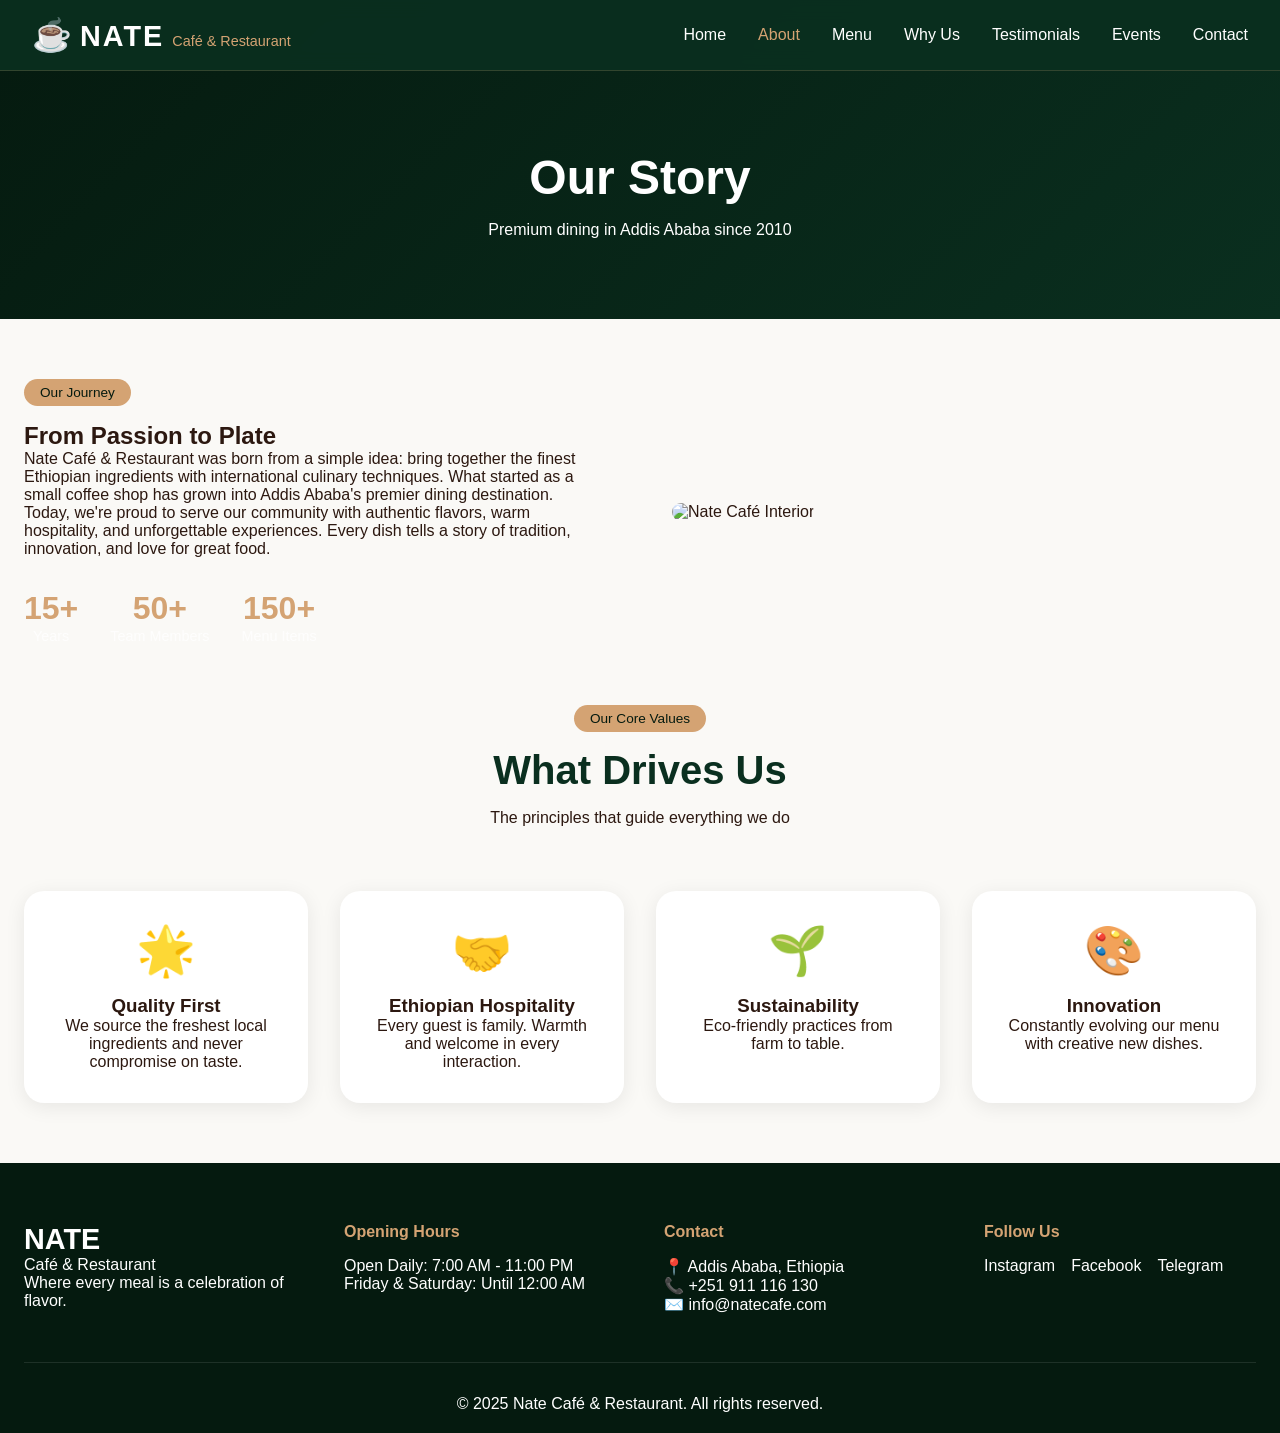
==== about.html @ 7405164e "Create about.html" ====
<!DOCTYPE html>
<html lang="en">
<head>
    <meta charset="UTF-8">
    <meta name="viewport" content="width=device-width, initial-scale=1.0">
    <title>About Us | Nate Café & Restaurant - Our Story in Addis Ababa</title>
    <meta name="description" content="Discover the story behind Nate Café & Restaurant in Addis Ababa. Premium dining with Ethiopian hospitality since 2010.">
    <link rel="stylesheet" href="css/style.css">
    <link rel="stylesheet" href="css/responsive.css">
</head>
<body>
    <nav class="navbar">
        <div class="nav-container">
            <div class="logo">
                <span class="logo-icon">☕</span>
                <span class="logo-text">NATE</span>
                <span class="logo-suffix">Café & Restaurant</span>
            </div>
            <button class="mobile-menu-btn" aria-label="Menu">☰</button>
            <ul class="nav-menu">
                <li><a href="index.html">Home</a></li>
                <li><a href="about.html" class="active">About</a></li>
                <li><a href="menu.html">Menu</a></li>
                <li><a href="why-us.html">Why Us</a></li>
                <li><a href="testimonials.html">Testimonials</a></li>
                <li><a href="events.html">Events</a></li>
                <li><a href="contact.html">Contact</a></li>
            </ul>
        </div>
    </nav>

    <section class="page-hero">
        <div class="container">
            <h1>Our Story</h1>
            <p>Premium dining in Addis Ababa since 2010</p>
        </div>
    </section>

    <section class="story-section">
        <div class="container">
            <div class="story-grid">
                <div class="story-content">
                    <span class="section-badge">Our Journey</span>
                    <h2>From Passion to Plate</h2>
                    <p>Nate Café & Restaurant was born from a simple idea: bring together the finest Ethiopian ingredients with international culinary techniques. What started as a small coffee shop has grown into Addis Ababa's premier dining destination.</p>
                    <p>Today, we're proud to serve our community with authentic flavors, warm hospitality, and unforgettable experiences. Every dish tells a story of tradition, innovation, and love for great food.</p>
                    <div class="story-stats">
                        <div class="stat-item"><span class="stat-number">15+</span><span class="stat-label">Years</span></div>
                        <div class="stat-item"><span class="stat-number">50+</span><span class="stat-label">Team Members</span></div>
                        <div class="stat-item"><span class="stat-number">150+</span><span class="stat-label">Menu Items</span></div>
                    </div>
                </div>
                <div class="story-image">
                    <div class="image-frame">
                        <img src="https://placehold.co/600x400/1a4a2a/ffffff?text=Nate+Cafe+Interior" alt="Nate Café Interior" loading="lazy" style="width:100%; border-radius:20px;">
                    </div>
                </div>
            </div>
        </div>
    </section>

    <section class="values-section">
        <div class="container">
            <div class="section-header">
                <span class="section-badge">Our Core Values</span>
                <h2>What Drives Us</h2>
                <p>The principles that guide everything we do</p>
            </div>
            <div class="values-grid">
                <div class="value-card"><div class="value-icon">🌟</div><h3>Quality First</h3><p>We source the freshest local ingredients and never compromise on taste.</p></div>
                <div class="value-card"><div class="value-icon">🤝</div><h3>Ethiopian Hospitality</h3><p>Every guest is family. Warmth and welcome in every interaction.</p></div>
                <div class="value-card"><div class="value-icon">🌱</div><h3>Sustainability</h3><p>Eco-friendly practices from farm to table.</p></div>
                <div class="value-card"><div class="value-icon">🎨</div><h3>Innovation</h3><p>Constantly evolving our menu with creative new dishes.</p></div>
            </div>
        </div>
    </section>

    <footer class="footer">
        <div class="container">
            <div class="footer-grid">
                <div class="footer-info"><h3>NATE</h3><p>Café & Restaurant</p><p>Where every meal is a celebration of flavor.</p></div>
                <div class="footer-hours"><h4>Opening Hours</h4><p>Open Daily: 7:00 AM - 11:00 PM</p><p>Friday & Saturday: Until 12:00 AM</p></div>
                <div class="footer-contact"><h4>Contact</h4><p>📍 Addis Ababa, Ethiopia</p><p>📞 +251 911 116 130</p><p>✉️ info@natecafe.com</p></div>
                <div class="footer-social"><h4>Follow Us</h4><div class="social-links"><a href="#">Instagram</a><a href="#">Facebook</a><a href="#">Telegram</a></div></div>
            </div>
            <div class="footer-bottom"><p>&copy; 2025 Nate Café & Restaurant. All rights reserved.</p></div>
        </div>
    </footer>

    <script src="js/main.js"></script>
    <style>
        .story-grid { display: grid; grid-template-columns: 1fr 1fr; gap: 4rem; align-items: center; padding: 60px 0; }
        .story-stats { display: flex; gap: 2rem; margin-top: 2rem; }
        .stat-item { text-align: center; }
        .stat-item .stat-number { font-size: 2rem; font-weight: bold; color: var(--accent-gold); display: block; }
        .values-grid { display: grid; grid-template-columns: repeat(auto-fit, minmax(250px, 1fr)); gap: 2rem; margin: 60px 0; }
        .value-card { text-align: center; padding: 2rem; background: white; border-radius: 20px; box-shadow: 0 4px 20px rgba(0,0,0,0.08); }
        .value-icon { font-size: 3rem; margin-bottom: 1rem; }
        @media (max-width: 768px) { .story-grid { grid-template-columns: 1fr; gap: 2rem; } .story-stats { justify-content: center; } }
    </style>
</body>
</html>
---- css/style.css ----
:root {
    --primary-green: #0a2f1f;
    --primary-green-light: #1a4a2a;
    --primary-green-dark: #051a0f;
    --accent-gold: #d4a373;
    --accent-gold-light: #e8c99b;
    --text-light: #ffffff;
    --text-dark: #2c1810;
    --bg-light: #faf9f6;
    --transition: all 0.3s ease;
}

* { margin: 0; padding: 0; box-sizing: border-box; }

body { font-family: -apple-system, BlinkMacSystemFont, 'Segoe UI', Roboto, sans-serif; background: var(--bg-light); color: var(--text-dark); overflow-x: hidden; }

.container { max-width: 1280px; margin: 0 auto; padding: 0 24px; }

/* Navigation */
.navbar { position: fixed; top: 0; width: 100%; background: rgba(10, 47, 31, 0.95); backdrop-filter: blur(10px); z-index: 1000; border-bottom: 1px solid rgba(212, 163, 115, 0.2); }
.nav-container { display: flex; justify-content: space-between; align-items: center; padding: 1rem 2rem; max-width: 1400px; margin: 0 auto; }
.logo { display: flex; align-items: baseline; gap: 8px; }
.logo-icon { font-size: 2rem; }
.logo-text { font-size: 1.8rem; font-weight: bold; color: var(--text-light); letter-spacing: 2px; }
.logo-suffix { font-size: 0.9rem; color: var(--accent-gold); }
.nav-menu { display: flex; list-style: none; gap: 2rem; }
.nav-menu a { color: var(--text-light); text-decoration: none; font-weight: 500; transition: var(--transition); }
.nav-menu a:hover, .nav-menu a.active { color: var(--accent-gold); }
.mobile-menu-btn { display: none; background: none; border: none; color: white; font-size: 1.5rem; cursor: pointer; }

/* Hero */
.hero { position: relative; min-height: 100vh; background: linear-gradient(135deg, var(--primary-green-dark), var(--primary-green), var(--primary-green-light)); display: flex; align-items: center; text-align: center; overflow: hidden; }
.hero-overlay { position: absolute; top: 0; left: 0; right: 0; bottom: 0; background: radial-gradient(circle at 30% 50%, rgba(212, 163, 115, 0.1), transparent 70%); }
.hero-content { position: relative; z-index: 2; max-width: 800px; margin: 0 auto; padding: 120px 24px; }
.hero-badge { display: inline-block; padding: 8px 20px; background: rgba(212, 163, 115, 0.2); border: 1px solid var(--accent-gold); border-radius: 50px; color: var(--accent-gold); margin-bottom: 2rem; }
.hero-title { font-size: 5rem; color: var(--text-light); letter-spacing: 8px; margin-bottom: 1rem; }
.hero-subtitle { font-size: 1.5rem; color: var(--accent-gold); margin-bottom: 1.5rem; }
.hero-description { font-size: 1.2rem; color: var(--text-light); opacity: 0.9; margin-bottom: 2rem; }
.hero-buttons { display: flex; gap: 1rem; justify-content: center; margin-bottom: 3rem; }
.btn-primary, .btn-secondary { padding: 12px 32px; border-radius: 50px; text-decoration: none; font-weight: 600; transition: var(--transition); display: inline-block; }
.btn-primary { background: var(--accent-gold); color: var(--primary-green-dark); }
.btn-primary:hover { background: var(--accent-gold-light); transform: translateY(-2px); }
.btn-secondary { background: transparent; color: var(--text-light); border: 2px solid var(--accent-gold); }
.btn-secondary:hover { background: var(--accent-gold); color: var(--primary-green-dark); }
.hero-stats { display: flex; justify-content: center; gap: 3rem; }
.stat { text-align: center; }
.stat-number { display: block; font-size: 1.5rem; font-weight: bold; color: var(--accent-gold); }
.stat-label { font-size: 0.9rem; color: var(--text-light); opacity: 0.8; }

/* Sections */
.section-header { text-align: center; margin-bottom: 4rem; }
.section-badge { display: inline-block; padding: 6px 16px; background: var(--accent-gold); color: var(--primary-green-dark); border-radius: 50px; font-size: 0.85rem; margin-bottom: 1rem; }
.section-header h2 { font-size: 2.5rem; color: var(--primary-green); margin-bottom: 1rem; }
.features, .signature-dishes { padding: 80px 0; }
.features-grid, .dishes-grid, .menu-grid { display: grid; grid-template-columns: repeat(auto-fit, minmax(320px, 1fr)); gap: 2rem; }
.feature-card, .menu-card { background: white; padding: 2rem; border-radius: 20px; text-align: center; transition: var(--transition); box-shadow: 0 4px 20px rgba(0,0,0,0.08); }
.feature-card:hover, .menu-card:hover { transform: translateY(-5px); box-shadow: 0 8px 30px rgba(0,0,0,0.12); }
.feature-icon { font-size: 3rem; margin-bottom: 1rem; }
.menu-image { width: 100%; height: 200px; overflow: hidden; border-radius: 12px; margin-bottom: 1rem; }
.menu-image img { width: 100%; height: 100%; object-fit: cover; }
.menu-header { display: flex; justify-content: space-between; align-items: baseline; margin-bottom: 0.5rem; }
.price { font-size: 1.2rem; font-weight: bold; color: var(--accent-gold); }
.category { display: inline-block; background: #f0f0f0; padding: 4px 12px; border-radius: 20px; font-size: 0.85rem; margin-top: 0.5rem; }

/* Page Hero */
.page-hero { background: linear-gradient(135deg, var(--primary-green-dark), var(--primary-green)); padding: 150px 0 80px; text-align: center; color: white; }
.page-hero h1 { font-size: 3rem; margin-bottom: 1rem; }

/* Menu Filters */
.menu-filters { display: flex; flex-wrap: wrap; justify-content: center; gap: 1rem; margin-bottom: 3rem; }
.filter-btn { padding: 10px 24px; background: white; border: 2px solid var(--primary-green); border-radius: 50px; cursor: pointer; transition: var(--transition); font-weight: 600; }
.filter-btn:hover, .filter-btn.active { background: var(--primary-green); color: white; }

/* Footer */
.footer { background: var(--primary-green-dark); color: var(--text-light); padding: 60px 0 20px; }
.footer-grid { display: grid; grid-template-columns: repeat(auto-fit, minmax(250px, 1fr)); gap: 3rem; margin-bottom: 3rem; }
.footer-info h3 { font-size: 1.8rem; }
.footer-hours h4, .footer-contact h4, .footer-social h4 { color: var(--accent-gold); margin-bottom: 1rem; }
.social-links { display: flex; gap: 1rem; }
.social-links a { color: var(--text-light); text-decoration: none; }
.footer-bottom { text-align: center; padding-top: 2rem; border-top: 1px solid rgba(255,255,255,0.1); }

.text-center { text-align: center; }
.loading-spinner { text-align: center; padding: 40px; }

@media (max-width: 768px) {
    .mobile-menu-btn { display: block; }
    .nav-menu { position: fixed; left: -100%; top: 70px; flex-direction: column; background: var(--primary-green); width: 100%; text-align: center; transition: 0.3s; padding: 2rem 0; }
    .nav-menu.active { left: 0; }
    .hero-title { font-size: 2.5rem; }
    .hero-buttons { flex-direction: column; align-items: center; }
    .hero-stats { flex-direction: column; gap: 1.5rem; }
    .section-header h2 { font-size: 2rem; }
    .features-grid, .dishes-grid, .menu-grid { grid-template-columns: 1fr; }
    .menu-filters { gap: 0.5rem; }
    .filter-btn { padding: 6px 12px; font-size: 0.8rem; }
}
---- css/responsive.css ----
@media (max-width: 768px) {
    .container { padding: 0 16px; }
    .nav-container { padding: 0.75rem 1rem; }
    .logo-text { font-size: 1.2rem; }
    .logo-suffix { display: none; }
    .hero-content { padding: 100px 16px; }
    .hero-title { font-size: 2.5rem; letter-spacing: 4px; }
    .hero-subtitle { font-size: 1.1rem; }
    .hero-description { font-size: 0.95rem; }
    .hero-stats { gap: 1.5rem; }
    .btn-primary, .btn-secondary { padding: 10px 24px; font-size: 0.9rem; }
    .section-header h2 { font-size: 1.8rem; }
    .page-hero { padding: 120px 0 60px; }
    .page-hero h1 { font-size: 2rem; }
    .menu-filters { gap: 0.5rem; }
    .filter-btn { padding: 6px 12px; font-size: 0.75rem; }
    .footer-grid { grid-template-columns: 1fr; text-align: center; gap: 1.5rem; }
    .social-links { justify-content: center; }
}

@media (min-width: 769px) and (max-width: 1024px) {
    .features-grid, .dishes-grid, .menu-grid { grid-template-columns: repeat(2, 1fr); }
}
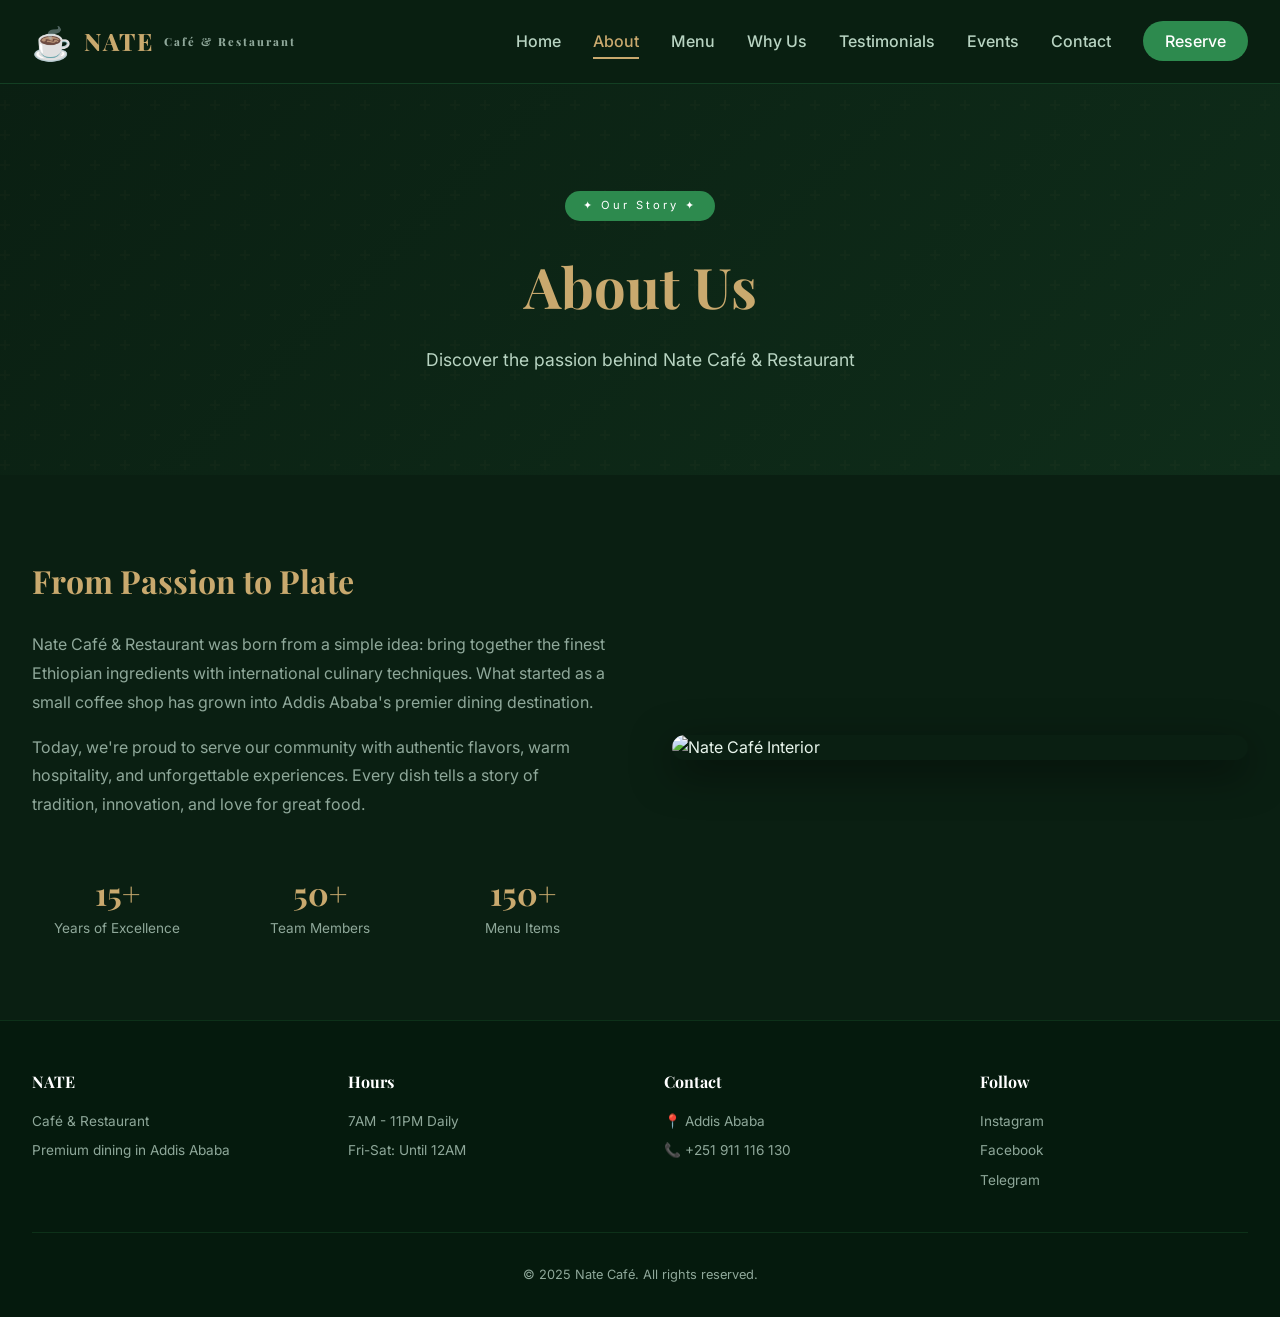
==== commit 3b36897e: "Update about.html" ====
--- a/about.html
+++ b/about.html
@@ -3,21 +3,312 @@
 <head>
     <meta charset="UTF-8">
     <meta name="viewport" content="width=device-width, initial-scale=1.0">
-    <title>About Us | Nate Café & Restaurant - Our Story in Addis Ababa</title>
-    <meta name="description" content="Discover the story behind Nate Café & Restaurant in Addis Ababa. Premium dining with Ethiopian hospitality since 2010.">
-    <link rel="stylesheet" href="css/style.css">
-    <link rel="stylesheet" href="css/responsive.css">
+    <title>About Us | Nate Café & Restaurant</title>
+    <link href="https://fonts.googleapis.com/css2?family=Inter:opsz,wght@14..32,300;400;500;600;700;800&family=Playfair+Display:ital,wght@0,400;0,500;0,600;0,700;0,800;0,900;1,400&display=swap" rel="stylesheet">
+    <link rel="stylesheet" href="https://cdnjs.cloudflare.com/ajax/libs/font-awesome/6.5.1/css/all.min.css">
+    <style>
+        :root {
+            --green: #2D8A4E;
+            --green-dark: #1B6B34;
+            --green-light: #4CAF6E;
+            --green-bg: #0A1F12;
+            --green-card: #0F2D1A;
+            --green-surface: #0A2A16;
+            --gold: #C9A96E;
+            --gold-dark: #B8933F;
+            --gold-light: #E8D5A3;
+            --white: #FFFFFF;
+            --gray: #8FA89A;
+            --gray-light: #B8D4C2;
+            --radius-lg: 24px;
+            --shadow-lg: 0 12px 40px rgba(0,0,0,0.5);
+            --transition: 0.3s cubic-bezier(0.4,0,0.2,1);
+        }
+        
+        * { margin: 0; padding: 0; box-sizing: border-box; }
+        
+        body {
+            font-family: 'Inter', sans-serif;
+            background: var(--green-bg);
+            color: #E8F5EC;
+            line-height: 1.6;
+        }
+        
+        /* ===== NAVIGATION (Same as index) ===== */
+        .navbar {
+            background: rgba(10,31,18,0.97);
+            backdrop-filter: blur(25px);
+            border-bottom: 1px solid rgba(45,138,78,0.3);
+            position: fixed;
+            top: 0;
+            width: 100%;
+            z-index: 1000;
+        }
+        
+        .nav-container {
+            max-width: 1400px;
+            margin: 0 auto;
+            padding: 1rem 2rem;
+            display: flex;
+            justify-content: space-between;
+            align-items: center;
+        }
+        
+        .logo {
+            font-weight: 800;
+            font-size: 1.5rem;
+            letter-spacing: 2px;
+            color: var(--gold);
+            font-family: 'Playfair Display', serif;
+            text-decoration: none;
+            display: flex;
+            align-items: center;
+            gap: 10px;
+        }
+        
+        .logo-icon { font-size: 2rem; }
+        .logo-suffix { font-size: 0.7rem; color: var(--gray); }
+        
+        .nav-menu {
+            display: flex;
+            list-style: none;
+            gap: 2rem;
+            align-items: center;
+        }
+        
+        .nav-menu a {
+            text-decoration: none;
+            font-weight: 500;
+            color: var(--gray-light);
+            transition: var(--transition);
+            position: relative;
+        }
+        
+        .nav-menu a::after {
+            content: '';
+            position: absolute;
+            bottom: -8px;
+            left: 0;
+            width: 0;
+            height: 2px;
+            background: var(--gold);
+            transition: var(--transition);
+        }
+        
+        .nav-menu a:hover::after,
+        .nav-menu a.active::after { width: 100%; }
+        
+        .nav-menu a:hover,
+        .nav-menu a.active { color: var(--gold); }
+        
+        .nav-cta {
+            background: var(--green);
+            color: #fff !important;
+            padding: 10px 22px !important;
+            border-radius: 50px !important;
+        }
+        
+        .mobile-menu-btn {
+            display: none;
+            background: none;
+            border: none;
+            font-size: 1.8rem;
+            color: var(--gold);
+            cursor: pointer;
+        }
+        
+        /* ===== PAGE HERO ===== */
+        .page-hero {
+            position: relative;
+            background: linear-gradient(135deg, var(--green-bg) 0%, var(--green-card) 100%);
+            min-height: 45vh;
+            display: flex;
+            align-items: center;
+            justify-content: center;
+            text-align: center;
+            overflow: hidden;
+            margin-top: 70px;
+        }
+        
+        .hero-bg-pattern {
+            position: absolute;
+            top: 0;
+            left: 0;
+            width: 100%;
+            height: 100%;
+            opacity: 0.05;
+            background-image: url("data:image/svg+xml,%3Csvg width='60' height='60' viewBox='0 0 60 60' xmlns='http://www.w3.org/2000/svg'%3E%3Cg fill='none' fill-rule='evenodd'%3E%3Cg fill='%23C9A96E' fill-opacity='0.5'%3E%3Cpath d='M36 34v-4h-2v4h-4v2h4v4h2v-4h4v-2h-4zm0-30V0h-2v4h-4v2h4v4h2V6h4V4h-4zM6 34v-4H4v4H0v2h4v4h2v-4h4v-2H6zM6 4V0H4v4H0v2h4v4h2V6h4V4H6z'/%3E%3C/g%3E%3C/g%3E%3C/svg%3E");
+        }
+        
+        .page-hero-content {
+            position: relative;
+            z-index: 2;
+            padding: 100px 24px 80px;
+        }
+        
+        .hero-badge {
+            display: inline-block;
+            background: var(--green);
+            color: white;
+            padding: 6px 18px;
+            border-radius: 50px;
+            font-size: 0.7rem;
+            letter-spacing: 3px;
+            margin-bottom: 20px;
+        }
+        
+        .page-hero h1 {
+            font-family: 'Playfair Display', serif;
+            font-size: 3.5rem;
+            color: var(--gold);
+            margin-bottom: 1rem;
+        }
+        
+        .page-hero p {
+            color: var(--gray-light);
+            font-size: 1.1rem;
+            max-width: 600px;
+            margin: 0 auto;
+        }
+        
+        /* ===== ABOUT CONTENT ===== */
+        .container {
+            max-width: 1300px;
+            margin: 0 auto;
+            padding: 0 2rem;
+        }
+        
+        .about-section {
+            padding: 80px 0;
+        }
+        
+        .about-grid {
+            display: grid;
+            grid-template-columns: 1fr 1fr;
+            gap: 4rem;
+            align-items: center;
+        }
+        
+        .about-content h2 {
+            font-size: 2rem;
+            color: var(--gold);
+            margin-bottom: 1.5rem;
+            font-family: 'Playfair Display', serif;
+        }
+        
+        .about-content p {
+            color: var(--gray);
+            margin-bottom: 1rem;
+            line-height: 1.8;
+        }
+        
+        .about-image {
+            border-radius: var(--radius-lg);
+            overflow: hidden;
+            box-shadow: var(--shadow-lg);
+        }
+        
+        .about-image img {
+            width: 100%;
+            height: auto;
+            display: block;
+        }
+        
+        .stats-grid {
+            display: grid;
+            grid-template-columns: repeat(3, 1fr);
+            gap: 2rem;
+            margin-top: 3rem;
+            text-align: center;
+        }
+        
+        .stat-number {
+            font-size: 2rem;
+            font-weight: 700;
+            color: var(--gold);
+            font-family: 'Playfair Display', serif;
+        }
+        
+        .stat-label {
+            color: var(--gray);
+            font-size: 0.85rem;
+        }
+        
+        /* ===== FOOTER ===== */
+        .footer {
+            background: #051A0D;
+            padding: 3rem 2rem 2rem;
+            border-top: 1px solid rgba(45,138,78,0.2);
+        }
+        
+        .footer-grid {
+            display: grid;
+            grid-template-columns: repeat(4, 1fr);
+            gap: 3rem;
+            max-width: 1300px;
+            margin: 0 auto;
+        }
+        
+        .footer-col h4 {
+            color: #fff;
+            margin-bottom: 1rem;
+            font-family: 'Playfair Display', serif;
+        }
+        
+        .footer-col p, .footer-col a {
+            color: var(--gray);
+            font-size: 0.85rem;
+            text-decoration: none;
+            display: block;
+            margin-bottom: 0.5rem;
+        }
+        
+        .footer-col a:hover { color: var(--gold); }
+        
+        .footer-bottom {
+            text-align: center;
+            padding-top: 2rem;
+            margin-top: 2rem;
+            border-top: 1px solid rgba(45,138,78,0.2);
+            font-size: 0.8rem;
+            color: var(--gray);
+        }
+        
+        @media (max-width: 768px) {
+            .mobile-menu-btn { display: block; }
+            .nav-menu {
+                position: fixed;
+                top: 0;
+                right: -100%;
+                width: 280px;
+                height: 100vh;
+                background: var(--green-bg);
+                flex-direction: column;
+                justify-content: center;
+                align-items: center;
+                gap: 2rem;
+                transition: right 0.4s ease;
+                z-index: 999;
+            }
+            .nav-menu.active { right: 0; }
+            .about-grid { grid-template-columns: 1fr; gap: 2rem; }
+            .footer-grid { grid-template-columns: 1fr; text-align: center; }
+            .page-hero h1 { font-size: 2.5rem; }
+        }
+    </style>
 </head>
 <body>
+
+    <!-- Navigation -->
     <nav class="navbar">
         <div class="nav-container">
-            <div class="logo">
+            <a href="index.html" class="logo">
                 <span class="logo-icon">☕</span>
                 <span class="logo-text">NATE</span>
                 <span class="logo-suffix">Café & Restaurant</span>
-            </div>
-            <button class="mobile-menu-btn" aria-label="Menu">☰</button>
-            <ul class="nav-menu">
+            </a>
+            <button class="mobile-menu-btn" id="menuBtn">☰</button>
+            <ul class="nav-menu" id="navMenu">
                 <li><a href="index.html">Home</a></li>
                 <li><a href="about.html" class="active">About</a></li>
                 <li><a href="menu.html">Menu</a></li>
@@ -25,78 +316,68 @@
                 <li><a href="testimonials.html">Testimonials</a></li>
                 <li><a href="events.html">Events</a></li>
                 <li><a href="contact.html">Contact</a></li>
+                <li><a href="reservation.html" class="nav-cta">Reserve</a></li>
             </ul>
         </div>
     </nav>
 
+    <!-- Page Hero with Pattern Background -->
     <section class="page-hero">
-        <div class="container">
-            <h1>Our Story</h1>
-            <p>Premium dining in Addis Ababa since 2010</p>
+        <div class="hero-bg-pattern"></div>
+        <div class="page-hero-content">
+            <div class="hero-badge">✦ Our Story ✦</div>
+            <h1>About Us</h1>
+            <p>Discover the passion behind Nate Café & Restaurant</p>
         </div>
     </section>
 
-    <section class="story-section">
+    <!-- About Content -->
+    <section class="about-section">
         <div class="container">
-            <div class="story-grid">
-                <div class="story-content">
-                    <span class="section-badge">Our Journey</span>
+            <div class="about-grid">
+                <div class="about-content">
                     <h2>From Passion to Plate</h2>
                     <p>Nate Café & Restaurant was born from a simple idea: bring together the finest Ethiopian ingredients with international culinary techniques. What started as a small coffee shop has grown into Addis Ababa's premier dining destination.</p>
                     <p>Today, we're proud to serve our community with authentic flavors, warm hospitality, and unforgettable experiences. Every dish tells a story of tradition, innovation, and love for great food.</p>
-                    <div class="story-stats">
-                        <div class="stat-item"><span class="stat-number">15+</span><span class="stat-label">Years</span></div>
-                        <div class="stat-item"><span class="stat-number">50+</span><span class="stat-label">Team Members</span></div>
-                        <div class="stat-item"><span class="stat-number">150+</span><span class="stat-label">Menu Items</span></div>
+                    <div class="stats-grid">
+                        <div><div class="stat-number">15+</div><div class="stat-label">Years of Excellence</div></div>
+                        <div><div class="stat-number">50+</div><div class="stat-label">Team Members</div></div>
+                        <div><div class="stat-number">150+</div><div class="stat-label">Menu Items</div></div>
                     </div>
                 </div>
-                <div class="story-image">
-                    <div class="image-frame">
-                        <img src="https://placehold.co/600x400/1a4a2a/ffffff?text=Nate+Cafe+Interior" alt="Nate Café Interior" loading="lazy" style="width:100%; border-radius:20px;">
-                    </div>
+                <div class="about-image">
+                    <img src="https://placehold.co/600x500/2D8A4E/C9A96E?text=Nate+Cafe+Interior" alt="Nate Café Interior">
                 </div>
             </div>
         </div>
     </section>
 
-    <section class="values-section">
-        <div class="container">
-            <div class="section-header">
-                <span class="section-badge">Our Core Values</span>
-                <h2>What Drives Us</h2>
-                <p>The principles that guide everything we do</p>
-            </div>
-            <div class="values-grid">
-                <div class="value-card"><div class="value-icon">🌟</div><h3>Quality First</h3><p>We source the freshest local ingredients and never compromise on taste.</p></div>
-                <div class="value-card"><div class="value-icon">🤝</div><h3>Ethiopian Hospitality</h3><p>Every guest is family. Warmth and welcome in every interaction.</p></div>
-                <div class="value-card"><div class="value-icon">🌱</div><h3>Sustainability</h3><p>Eco-friendly practices from farm to table.</p></div>
-                <div class="value-card"><div class="value-icon">🎨</div><h3>Innovation</h3><p>Constantly evolving our menu with creative new dishes.</p></div>
-            </div>
+    <!-- Footer -->
+    <footer class="footer">
+        <div class="footer-grid">
+            <div class="footer-col"><h4>NATE</h4><p>Café & Restaurant</p><p>Premium dining in Addis Ababa</p></div>
+            <div class="footer-col"><h4>Hours</h4><p>7AM - 11PM Daily</p><p>Fri-Sat: Until 12AM</p></div>
+            <div class="footer-col"><h4>Contact</h4><p>📍 Addis Ababa</p><p>📞 +251 911 116 130</p></div>
+            <div class="footer-col"><h4>Follow</h4><a href="#">Instagram</a><a href="#">Facebook</a><a href="#">Telegram</a></div>
         </div>
-    </section>
-
-    <footer class="footer">
-        <div class="container">
-            <div class="footer-grid">
-                <div class="footer-info"><h3>NATE</h3><p>Café & Restaurant</p><p>Where every meal is a celebration of flavor.</p></div>
-                <div class="footer-hours"><h4>Opening Hours</h4><p>Open Daily: 7:00 AM - 11:00 PM</p><p>Friday & Saturday: Until 12:00 AM</p></div>
-                <div class="footer-contact"><h4>Contact</h4><p>📍 Addis Ababa, Ethiopia</p><p>📞 +251 911 116 130</p><p>✉️ info@natecafe.com</p></div>
-                <div class="footer-social"><h4>Follow Us</h4><div class="social-links"><a href="#">Instagram</a><a href="#">Facebook</a><a href="#">Telegram</a></div></div>
-            </div>
-            <div class="footer-bottom"><p>&copy; 2025 Nate Café & Restaurant. All rights reserved.</p></div>
-        </div>
+        <div class="footer-bottom"><p>&copy; 2025 Nate Café. All rights reserved.</p></div>
     </footer>
 
-    <script src="js/main.js"></script>
-    <style>
-        .story-grid { display: grid; grid-template-columns: 1fr 1fr; gap: 4rem; align-items: center; padding: 60px 0; }
-        .story-stats { display: flex; gap: 2rem; margin-top: 2rem; }
-        .stat-item { text-align: center; }
-        .stat-item .stat-number { font-size: 2rem; font-weight: bold; color: var(--accent-gold); display: block; }
-        .values-grid { display: grid; grid-template-columns: repeat(auto-fit, minmax(250px, 1fr)); gap: 2rem; margin: 60px 0; }
-        .value-card { text-align: center; padding: 2rem; background: white; border-radius: 20px; box-shadow: 0 4px 20px rgba(0,0,0,0.08); }
-        .value-icon { font-size: 3rem; margin-bottom: 1rem; }
-        @media (max-width: 768px) { .story-grid { grid-template-columns: 1fr; gap: 2rem; } .story-stats { justify-content: center; } }
-    </style>
+    <script>
+        const menuBtn = document.getElementById('menuBtn');
+        const navMenu = document.getElementById('navMenu');
+        if (menuBtn) {
+            menuBtn.addEventListener('click', () => {
+                navMenu.classList.toggle('active');
+                menuBtn.textContent = navMenu.classList.contains('active') ? '✕' : '☰';
+            });
+        }
+        document.querySelectorAll('.nav-menu a').forEach(link => {
+            link.addEventListener('click', () => {
+                navMenu.classList.remove('active');
+                if (menuBtn) menuBtn.textContent = '☰';
+            });
+        });
+    </script>
 </body>
 </html>
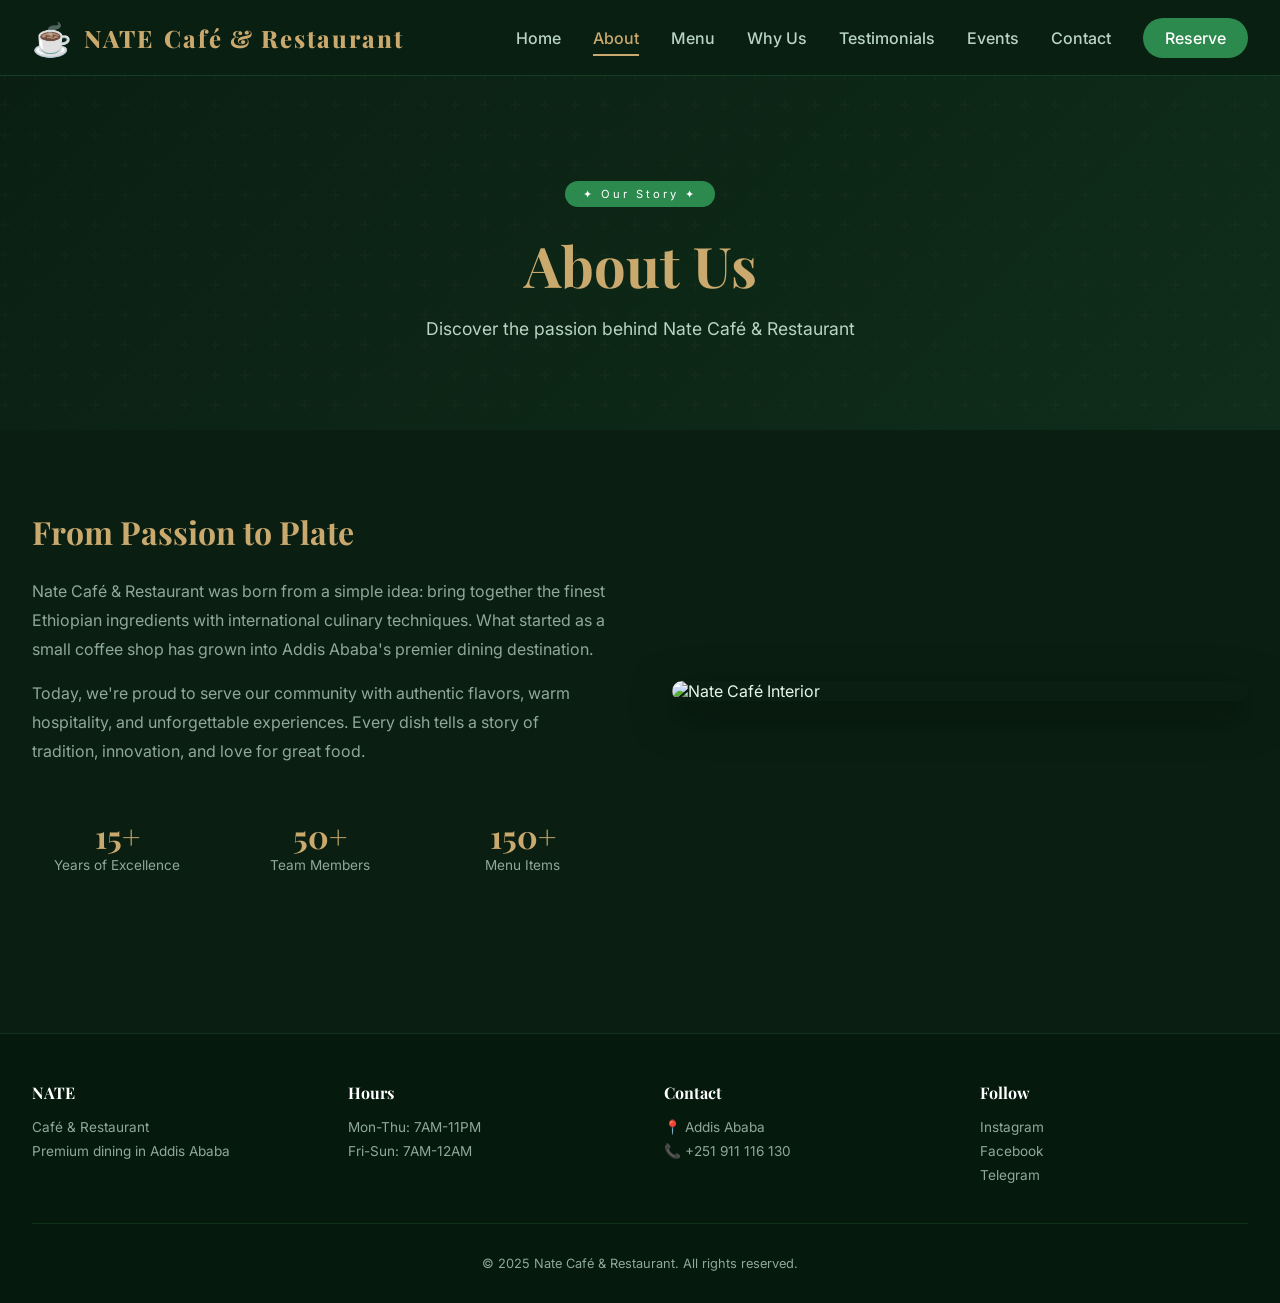
==== commit f9de487a: "Update about.html" ====
--- a/about.html
+++ b/about.html
@@ -3,310 +3,60 @@
 <head>
     <meta charset="UTF-8">
     <meta name="viewport" content="width=device-width, initial-scale=1.0">
-    <title>About Us | Nate Café & Restaurant</title>
+    <title>About Us | Nate Café & Restaurant - Our Story</title>
     <link href="https://fonts.googleapis.com/css2?family=Inter:opsz,wght@14..32,300;400;500;600;700;800&family=Playfair+Display:ital,wght@0,400;0,500;0,600;0,700;0,800;0,900;1,400&display=swap" rel="stylesheet">
     <link rel="stylesheet" href="https://cdnjs.cloudflare.com/ajax/libs/font-awesome/6.5.1/css/all.min.css">
     <style>
-        :root {
-            --green: #2D8A4E;
-            --green-dark: #1B6B34;
-            --green-light: #4CAF6E;
-            --green-bg: #0A1F12;
-            --green-card: #0F2D1A;
-            --green-surface: #0A2A16;
-            --gold: #C9A96E;
-            --gold-dark: #B8933F;
-            --gold-light: #E8D5A3;
-            --white: #FFFFFF;
-            --gray: #8FA89A;
-            --gray-light: #B8D4C2;
-            --radius-lg: 24px;
-            --shadow-lg: 0 12px 40px rgba(0,0,0,0.5);
-            --transition: 0.3s cubic-bezier(0.4,0,0.2,1);
-        }
-        
         * { margin: 0; padding: 0; box-sizing: border-box; }
-        
-        body {
-            font-family: 'Inter', sans-serif;
-            background: var(--green-bg);
-            color: #E8F5EC;
-            line-height: 1.6;
-        }
-        
-        /* ===== NAVIGATION (Same as index) ===== */
-        .navbar {
-            background: rgba(10,31,18,0.97);
-            backdrop-filter: blur(25px);
-            border-bottom: 1px solid rgba(45,138,78,0.3);
-            position: fixed;
-            top: 0;
-            width: 100%;
-            z-index: 1000;
-        }
-        
-        .nav-container {
-            max-width: 1400px;
-            margin: 0 auto;
-            padding: 1rem 2rem;
-            display: flex;
-            justify-content: space-between;
-            align-items: center;
-        }
-        
-        .logo {
-            font-weight: 800;
-            font-size: 1.5rem;
-            letter-spacing: 2px;
-            color: var(--gold);
-            font-family: 'Playfair Display', serif;
-            text-decoration: none;
-            display: flex;
-            align-items: center;
-            gap: 10px;
-        }
-        
+        body { font-family: 'Inter', sans-serif; background: #0A1F12; color: #E8F5EC; }
+        .navbar { background: rgba(10,31,18,0.97); backdrop-filter: blur(25px); border-bottom: 1px solid rgba(45,138,78,0.3); position: fixed; top: 0; width: 100%; z-index: 1000; }
+        .nav-container { max-width: 1400px; margin: 0 auto; padding: 1rem 2rem; display: flex; justify-content: space-between; align-items: center; }
+        .logo { font-weight: 800; font-size: 1.5rem; letter-spacing: 2px; color: #C9A96E; font-family: 'Playfair Display', serif; text-decoration: none; display: flex; align-items: center; gap: 10px; }
         .logo-icon { font-size: 2rem; }
-        .logo-suffix { font-size: 0.7rem; color: var(--gray); }
-        
-        .nav-menu {
-            display: flex;
-            list-style: none;
-            gap: 2rem;
-            align-items: center;
-        }
-        
-        .nav-menu a {
-            text-decoration: none;
-            font-weight: 500;
-            color: var(--gray-light);
-            transition: var(--transition);
-            position: relative;
-        }
-        
-        .nav-menu a::after {
-            content: '';
-            position: absolute;
-            bottom: -8px;
-            left: 0;
-            width: 0;
-            height: 2px;
-            background: var(--gold);
-            transition: var(--transition);
-        }
-        
-        .nav-menu a:hover::after,
-        .nav-menu a.active::after { width: 100%; }
-        
-        .nav-menu a:hover,
-        .nav-menu a.active { color: var(--gold); }
-        
-        .nav-cta {
-            background: var(--green);
-            color: #fff !important;
-            padding: 10px 22px !important;
-            border-radius: 50px !important;
-        }
-        
-        .mobile-menu-btn {
-            display: none;
-            background: none;
-            border: none;
-            font-size: 1.8rem;
-            color: var(--gold);
-            cursor: pointer;
-        }
-        
-        /* ===== PAGE HERO ===== */
-        .page-hero {
-            position: relative;
-            background: linear-gradient(135deg, var(--green-bg) 0%, var(--green-card) 100%);
-            min-height: 45vh;
-            display: flex;
-            align-items: center;
-            justify-content: center;
-            text-align: center;
-            overflow: hidden;
-            margin-top: 70px;
-        }
-        
-        .hero-bg-pattern {
-            position: absolute;
-            top: 0;
-            left: 0;
-            width: 100%;
-            height: 100%;
-            opacity: 0.05;
-            background-image: url("data:image/svg+xml,%3Csvg width='60' height='60' viewBox='0 0 60 60' xmlns='http://www.w3.org/2000/svg'%3E%3Cg fill='none' fill-rule='evenodd'%3E%3Cg fill='%23C9A96E' fill-opacity='0.5'%3E%3Cpath d='M36 34v-4h-2v4h-4v2h4v4h2v-4h4v-2h-4zm0-30V0h-2v4h-4v2h4v4h2V6h4V4h-4zM6 34v-4H4v4H0v2h4v4h2v-4h4v-2H6zM6 4V0H4v4H0v2h4v4h2V6h4V4H6z'/%3E%3C/g%3E%3C/g%3E%3C/svg%3E");
-        }
-        
-        .page-hero-content {
-            position: relative;
-            z-index: 2;
-            padding: 100px 24px 80px;
-        }
-        
-        .hero-badge {
-            display: inline-block;
-            background: var(--green);
-            color: white;
-            padding: 6px 18px;
-            border-radius: 50px;
-            font-size: 0.7rem;
-            letter-spacing: 3px;
-            margin-bottom: 20px;
-        }
-        
-        .page-hero h1 {
-            font-family: 'Playfair Display', serif;
-            font-size: 3.5rem;
-            color: var(--gold);
-            margin-bottom: 1rem;
-        }
-        
-        .page-hero p {
-            color: var(--gray-light);
-            font-size: 1.1rem;
-            max-width: 600px;
-            margin: 0 auto;
-        }
-        
-        /* ===== ABOUT CONTENT ===== */
-        .container {
-            max-width: 1300px;
-            margin: 0 auto;
-            padding: 0 2rem;
-        }
-        
-        .about-section {
-            padding: 80px 0;
-        }
-        
-        .about-grid {
-            display: grid;
-            grid-template-columns: 1fr 1fr;
-            gap: 4rem;
-            align-items: center;
-        }
-        
-        .about-content h2 {
-            font-size: 2rem;
-            color: var(--gold);
-            margin-bottom: 1.5rem;
-            font-family: 'Playfair Display', serif;
-        }
-        
-        .about-content p {
-            color: var(--gray);
-            margin-bottom: 1rem;
-            line-height: 1.8;
-        }
-        
-        .about-image {
-            border-radius: var(--radius-lg);
-            overflow: hidden;
-            box-shadow: var(--shadow-lg);
-        }
-        
-        .about-image img {
-            width: 100%;
-            height: auto;
-            display: block;
-        }
-        
-        .stats-grid {
-            display: grid;
-            grid-template-columns: repeat(3, 1fr);
-            gap: 2rem;
-            margin-top: 3rem;
-            text-align: center;
-        }
-        
-        .stat-number {
-            font-size: 2rem;
-            font-weight: 700;
-            color: var(--gold);
-            font-family: 'Playfair Display', serif;
-        }
-        
-        .stat-label {
-            color: var(--gray);
-            font-size: 0.85rem;
-        }
-        
-        /* ===== FOOTER ===== */
-        .footer {
-            background: #051A0D;
-            padding: 3rem 2rem 2rem;
-            border-top: 1px solid rgba(45,138,78,0.2);
-        }
-        
-        .footer-grid {
-            display: grid;
-            grid-template-columns: repeat(4, 1fr);
-            gap: 3rem;
-            max-width: 1300px;
-            margin: 0 auto;
-        }
-        
-        .footer-col h4 {
-            color: #fff;
-            margin-bottom: 1rem;
-            font-family: 'Playfair Display', serif;
-        }
-        
-        .footer-col p, .footer-col a {
-            color: var(--gray);
-            font-size: 0.85rem;
-            text-decoration: none;
-            display: block;
-            margin-bottom: 0.5rem;
-        }
-        
-        .footer-col a:hover { color: var(--gold); }
-        
-        .footer-bottom {
-            text-align: center;
-            padding-top: 2rem;
-            margin-top: 2rem;
-            border-top: 1px solid rgba(45,138,78,0.2);
-            font-size: 0.8rem;
-            color: var(--gray);
-        }
-        
+        .nav-menu { display: flex; list-style: none; gap: 2rem; align-items: center; }
+        .nav-menu a { text-decoration: none; font-weight: 500; color: #B8D4C2; transition: 0.3s; position: relative; }
+        .nav-menu a::after { content: ''; position: absolute; bottom: -8px; left: 0; width: 0; height: 2px; background: #C9A96E; transition: 0.3s; }
+        .nav-menu a:hover::after, .nav-menu a.active::after { width: 100%; }
+        .nav-menu a:hover, .nav-menu a.active { color: #C9A96E; }
+        .nav-cta { background: #2D8A4E; color: #fff !important; padding: 10px 22px !important; border-radius: 50px !important; }
+        .mobile-menu-btn { display: none; background: none; border: none; font-size: 1.8rem; color: #C9A96E; cursor: pointer; }
+        .page-hero { position: relative; background: linear-gradient(135deg, #0A1F12 0%, #0F2D1A 100%); min-height: 40vh; display: flex; align-items: center; justify-content: center; text-align: center; overflow: hidden; margin-top: 70px; }
+        .hero-bg-pattern { position: absolute; top: 0; left: 0; width: 100%; height: 100%; opacity: 0.05; background-image: url("data:image/svg+xml,%3Csvg width='60' height='60' viewBox='0 0 60 60' xmlns='http://www.w3.org/2000/svg'%3E%3Cg fill='none' fill-rule='evenodd'%3E%3Cg fill='%23C9A96E' fill-opacity='0.5'%3E%3Cpath d='M36 34v-4h-2v4h-4v2h4v4h2v-4h4v-2h-4zm0-30V0h-2v4h-4v2h4v4h2V6h4V4h-4zM6 34v-4H4v4H0v2h4v4h2v-4h4v-2H6zM6 4V0H4v4H0v2h4v4h2V6h4V4H6z'/%3E%3C/g%3E%3C/g%3E%3C/svg%3E"); }
+        .page-hero-content { position: relative; z-index: 2; padding: 100px 24px 80px; }
+        .hero-badge { display: inline-block; background: #2D8A4E; color: white; padding: 6px 18px; border-radius: 50px; font-size: 0.7rem; letter-spacing: 3px; margin-bottom: 20px; }
+        .page-hero h1 { font-family: 'Playfair Display', serif; font-size: 3.5rem; color: #C9A96E; margin-bottom: 1rem; }
+        .page-hero p { color: #B8D4C2; font-size: 1.1rem; max-width: 600px; margin: 0 auto; }
+        .container { max-width: 1300px; margin: 0 auto; padding: 0 2rem; }
+        .about-section { padding: 80px 0; }
+        .about-grid { display: grid; grid-template-columns: 1fr 1fr; gap: 4rem; align-items: center; }
+        .about-content h2 { font-size: 2rem; color: #C9A96E; margin-bottom: 1.5rem; font-family: 'Playfair Display', serif; }
+        .about-content p { color: #8FA89A; margin-bottom: 1rem; line-height: 1.8; }
+        .about-image { border-radius: 24px; overflow: hidden; box-shadow: 0 12px 40px rgba(0,0,0,0.5); }
+        .about-image img { width: 100%; height: auto; display: block; }
+        .stats-grid { display: grid; grid-template-columns: repeat(3, 1fr); gap: 2rem; margin-top: 3rem; text-align: center; }
+        .stat-number { font-size: 2rem; font-weight: 700; color: #C9A96E; font-family: 'Playfair Display', serif; }
+        .stat-label { color: #8FA89A; font-size: 0.85rem; }
+        .footer { background: #051A0D; padding: 3rem 2rem 2rem; border-top: 1px solid rgba(45,138,78,0.2); margin-top: 80px; }
+        .footer-grid { display: grid; grid-template-columns: repeat(4, 1fr); gap: 3rem; max-width: 1300px; margin: 0 auto; }
+        .footer-col h4 { color: #fff; margin-bottom: 1rem; font-family: 'Playfair Display', serif; }
+        .footer-col p, .footer-col a { color: #8FA89A; font-size: 0.85rem; text-decoration: none; display: block; margin-bottom: 0.5rem; }
+        .footer-col a:hover { color: #C9A96E; }
+        .footer-bottom { text-align: center; padding-top: 2rem; margin-top: 2rem; border-top: 1px solid rgba(45,138,78,0.2); font-size: 0.8rem; color: #8FA89A; }
         @media (max-width: 768px) {
             .mobile-menu-btn { display: block; }
-            .nav-menu {
-                position: fixed;
-                top: 0;
-                right: -100%;
-                width: 280px;
-                height: 100vh;
-                background: var(--green-bg);
-                flex-direction: column;
-                justify-content: center;
-                align-items: center;
-                gap: 2rem;
-                transition: right 0.4s ease;
-                z-index: 999;
-            }
+            .nav-menu { position: fixed; top: 0; right: -100%; width: 280px; height: 100vh; background: #0A1F12; flex-direction: column; justify-content: center; align-items: center; gap: 2rem; transition: right 0.4s ease; z-index: 999; }
             .nav-menu.active { right: 0; }
-            .about-grid { grid-template-columns: 1fr; gap: 2rem; }
+            .about-grid { grid-template-columns: 1fr; }
+            .page-hero h1 { font-size: 2.5rem; }
             .footer-grid { grid-template-columns: 1fr; text-align: center; }
-            .page-hero h1 { font-size: 2.5rem; }
         }
     </style>
 </head>
 <body>
 
-    <!-- Navigation -->
     <nav class="navbar">
         <div class="nav-container">
-            <a href="index.html" class="logo">
-                <span class="logo-icon">☕</span>
-                <span class="logo-text">NATE</span>
-                <span class="logo-suffix">Café & Restaurant</span>
-            </a>
+            <a href="index.html" class="logo"><span class="logo-icon">☕</span> NATE <span class="logo-suffix">Café & Restaurant</span></a>
             <button class="mobile-menu-btn" id="menuBtn">☰</button>
             <ul class="nav-menu" id="navMenu">
                 <li><a href="index.html">Home</a></li>
@@ -321,7 +71,6 @@
         </div>
     </nav>
 
-    <!-- Page Hero with Pattern Background -->
     <section class="page-hero">
         <div class="hero-bg-pattern"></div>
         <div class="page-hero-content">
@@ -331,7 +80,6 @@
         </div>
     </section>
 
-    <!-- About Content -->
     <section class="about-section">
         <div class="container">
             <div class="about-grid">
@@ -352,15 +100,14 @@
         </div>
     </section>
 
-    <!-- Footer -->
     <footer class="footer">
         <div class="footer-grid">
             <div class="footer-col"><h4>NATE</h4><p>Café & Restaurant</p><p>Premium dining in Addis Ababa</p></div>
-            <div class="footer-col"><h4>Hours</h4><p>7AM - 11PM Daily</p><p>Fri-Sat: Until 12AM</p></div>
+            <div class="footer-col"><h4>Hours</h4><p>Mon-Thu: 7AM-11PM</p><p>Fri-Sun: 7AM-12AM</p></div>
             <div class="footer-col"><h4>Contact</h4><p>📍 Addis Ababa</p><p>📞 +251 911 116 130</p></div>
             <div class="footer-col"><h4>Follow</h4><a href="#">Instagram</a><a href="#">Facebook</a><a href="#">Telegram</a></div>
         </div>
-        <div class="footer-bottom"><p>&copy; 2025 Nate Café. All rights reserved.</p></div>
+        <div class="footer-bottom"><p>&copy; 2025 Nate Café & Restaurant. All rights reserved.</p></div>
     </footer>
 
     <script>
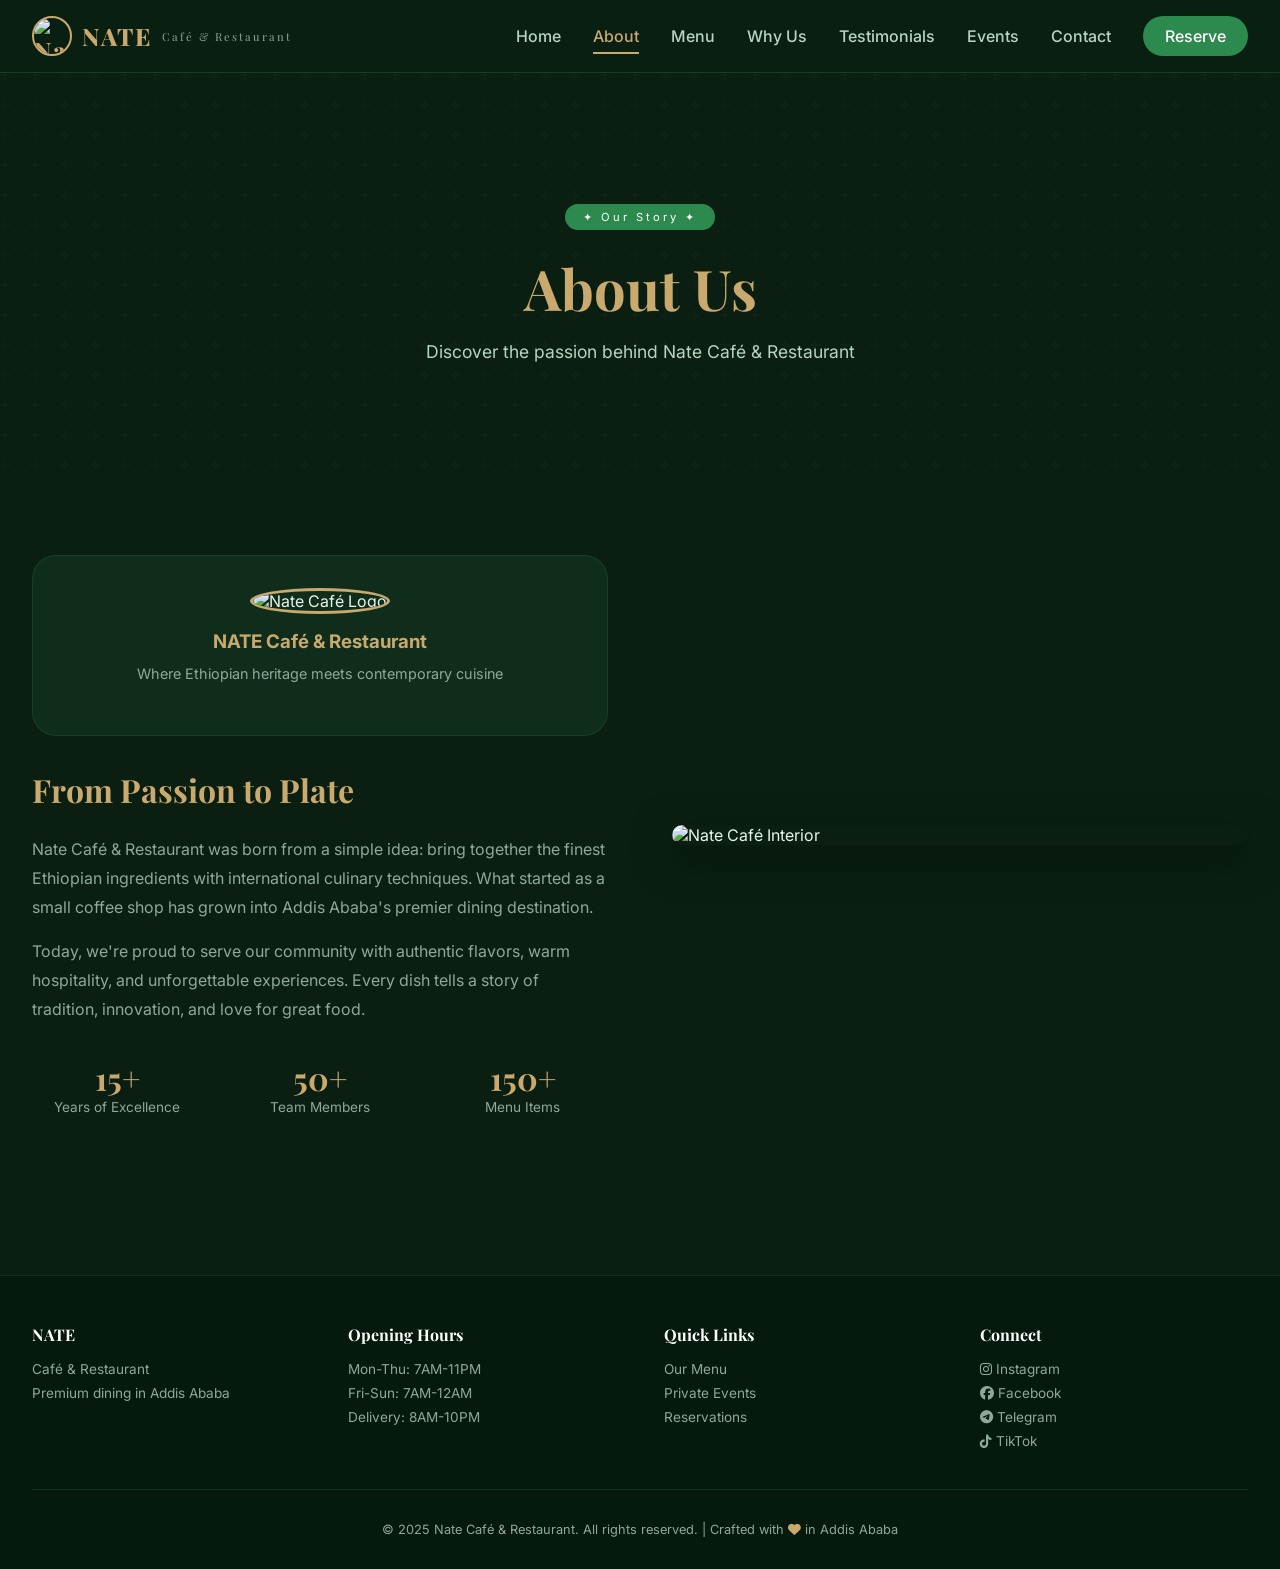
==== commit fbea9bed: "Update about.html" ====
--- a/about.html
+++ b/about.html
@@ -3,60 +3,127 @@
 <head>
     <meta charset="UTF-8">
     <meta name="viewport" content="width=device-width, initial-scale=1.0">
-    <title>About Us | Nate Café & Restaurant - Our Story</title>
+    <title>About Us | Nate Café & Restaurant - Our Story in Addis Ababa</title>
+    <meta name="description" content="Discover the story behind Nate Café & Restaurant in Addis Ababa. Premium dining with Ethiopian hospitality since 2010.">
     <link href="https://fonts.googleapis.com/css2?family=Inter:opsz,wght@14..32,300;400;500;600;700;800&family=Playfair+Display:ital,wght@0,400;0,500;0,600;0,700;0,800;0,900;1,400&display=swap" rel="stylesheet">
     <link rel="stylesheet" href="https://cdnjs.cloudflare.com/ajax/libs/font-awesome/6.5.1/css/all.min.css">
     <style>
         * { margin: 0; padding: 0; box-sizing: border-box; }
         body { font-family: 'Inter', sans-serif; background: #0A1F12; color: #E8F5EC; }
+        
+        /* Navigation */
         .navbar { background: rgba(10,31,18,0.97); backdrop-filter: blur(25px); border-bottom: 1px solid rgba(45,138,78,0.3); position: fixed; top: 0; width: 100%; z-index: 1000; }
         .nav-container { max-width: 1400px; margin: 0 auto; padding: 1rem 2rem; display: flex; justify-content: space-between; align-items: center; }
         .logo { font-weight: 800; font-size: 1.5rem; letter-spacing: 2px; color: #C9A96E; font-family: 'Playfair Display', serif; text-decoration: none; display: flex; align-items: center; gap: 10px; }
-        .logo-icon { font-size: 2rem; }
+        .logo-img { width: 40px; height: 40px; border-radius: 50%; object-fit: cover; border: 2px solid #C9A96E; }
+        .logo-suffix { font-size: 0.7rem; color: #8FA89A; font-weight: normal; }
         .nav-menu { display: flex; list-style: none; gap: 2rem; align-items: center; }
         .nav-menu a { text-decoration: none; font-weight: 500; color: #B8D4C2; transition: 0.3s; position: relative; }
         .nav-menu a::after { content: ''; position: absolute; bottom: -8px; left: 0; width: 0; height: 2px; background: #C9A96E; transition: 0.3s; }
         .nav-menu a:hover::after, .nav-menu a.active::after { width: 100%; }
         .nav-menu a:hover, .nav-menu a.active { color: #C9A96E; }
         .nav-cta { background: #2D8A4E; color: #fff !important; padding: 10px 22px !important; border-radius: 50px !important; }
+        .nav-cta::after { display: none !important; }
         .mobile-menu-btn { display: none; background: none; border: none; font-size: 1.8rem; color: #C9A96E; cursor: pointer; }
-        .page-hero { position: relative; background: linear-gradient(135deg, #0A1F12 0%, #0F2D1A 100%); min-height: 40vh; display: flex; align-items: center; justify-content: center; text-align: center; overflow: hidden; margin-top: 70px; }
-        .hero-bg-pattern { position: absolute; top: 0; left: 0; width: 100%; height: 100%; opacity: 0.05; background-image: url("data:image/svg+xml,%3Csvg width='60' height='60' viewBox='0 0 60 60' xmlns='http://www.w3.org/2000/svg'%3E%3Cg fill='none' fill-rule='evenodd'%3E%3Cg fill='%23C9A96E' fill-opacity='0.5'%3E%3Cpath d='M36 34v-4h-2v4h-4v2h4v4h2v-4h4v-2h-4zm0-30V0h-2v4h-4v2h4v4h2V6h4V4h-4zM6 34v-4H4v4H0v2h4v4h2v-4h4v-2H6zM6 4V0H4v4H0v2h4v4h2V6h4V4H6z'/%3E%3C/g%3E%3C/g%3E%3C/svg%3E"); }
+        
+        /* Page Hero with About Image */
+        .page-hero { 
+            position: relative; 
+            background: linear-gradient(0deg, rgba(10,31,18,0.75) 0%, rgba(10,31,18,0.55) 100%), 
+                        url('https://raw.githubusercontent.com/Addis477/natecafe/a48dcad23b1ec6d58b3ad5d201f0a94a5cfb4dd3/about.jpeg') center/cover no-repeat; 
+            min-height: 45vh; 
+            display: flex; 
+            align-items: center; 
+            justify-content: center; 
+            text-align: center; 
+            overflow: hidden; 
+            margin-top: 70px; 
+        }
+        .hero-bg-pattern { 
+            position: absolute; 
+            top: 0; 
+            left: 0; 
+            width: 100%; 
+            height: 100%; 
+            opacity: 0.05; 
+            background-image: url("data:image/svg+xml,%3Csvg width='60' height='60' viewBox='0 0 60 60' xmlns='http://www.w3.org/2000/svg'%3E%3Cg fill='none' fill-rule='evenodd'%3E%3Cg fill='%23C9A96E' fill-opacity='0.5'%3E%3Cpath d='M36 34v-4h-2v4h-4v2h4v4h2v-4h4v-2h-4zm0-30V0h-2v4h-4v2h4v4h2V6h4V4h-4zM6 34v-4H4v4H0v2h4v4h2v-4h4v-2H6zM6 4V0H4v4H0v2h4v4h2V6h4V4H6z'/%3E%3C/g%3E%3C/g%3E%3C/svg%3E"); 
+            pointer-events: none; 
+        }
         .page-hero-content { position: relative; z-index: 2; padding: 100px 24px 80px; }
         .hero-badge { display: inline-block; background: #2D8A4E; color: white; padding: 6px 18px; border-radius: 50px; font-size: 0.7rem; letter-spacing: 3px; margin-bottom: 20px; }
         .page-hero h1 { font-family: 'Playfair Display', serif; font-size: 3.5rem; color: #C9A96E; margin-bottom: 1rem; }
         .page-hero p { color: #B8D4C2; font-size: 1.1rem; max-width: 600px; margin: 0 auto; }
+        
+        /* About Section */
         .container { max-width: 1300px; margin: 0 auto; padding: 0 2rem; }
         .about-section { padding: 80px 0; }
         .about-grid { display: grid; grid-template-columns: 1fr 1fr; gap: 4rem; align-items: center; }
         .about-content h2 { font-size: 2rem; color: #C9A96E; margin-bottom: 1.5rem; font-family: 'Playfair Display', serif; }
         .about-content p { color: #8FA89A; margin-bottom: 1rem; line-height: 1.8; }
+        
+        /* Logo Card - Interior Decoration */
+        .logo-card { 
+            background: #0F2D1A; 
+            border-radius: 24px; 
+            padding: 2rem; 
+            text-align: center; 
+            border: 1px solid rgba(45,138,78,0.2); 
+            margin-bottom: 2rem;
+            transition: 0.3s;
+        }
+        .logo-card:hover { border-color: #C9A96E; transform: translateY(-5px); }
+        .logo-card img { 
+            width: 120px; 
+            height: 120px; 
+            border-radius: 50%; 
+            object-fit: cover; 
+            border: 3px solid #C9A96E;
+            margin-bottom: 1rem;
+        }
+        .logo-card h3 { color: #C9A96E; margin-bottom: 0.5rem; }
+        .logo-card p { color: #8FA89A; font-size: 0.9rem; }
+        
         .about-image { border-radius: 24px; overflow: hidden; box-shadow: 0 12px 40px rgba(0,0,0,0.5); }
         .about-image img { width: 100%; height: auto; display: block; }
-        .stats-grid { display: grid; grid-template-columns: repeat(3, 1fr); gap: 2rem; margin-top: 3rem; text-align: center; }
+        .stats-grid { display: grid; grid-template-columns: repeat(3, 1fr); gap: 2rem; margin-top: 2rem; text-align: center; }
         .stat-number { font-size: 2rem; font-weight: 700; color: #C9A96E; font-family: 'Playfair Display', serif; }
         .stat-label { color: #8FA89A; font-size: 0.85rem; }
+        
+        /* Footer */
         .footer { background: #051A0D; padding: 3rem 2rem 2rem; border-top: 1px solid rgba(45,138,78,0.2); margin-top: 80px; }
         .footer-grid { display: grid; grid-template-columns: repeat(4, 1fr); gap: 3rem; max-width: 1300px; margin: 0 auto; }
         .footer-col h4 { color: #fff; margin-bottom: 1rem; font-family: 'Playfair Display', serif; }
         .footer-col p, .footer-col a { color: #8FA89A; font-size: 0.85rem; text-decoration: none; display: block; margin-bottom: 0.5rem; }
         .footer-col a:hover { color: #C9A96E; }
         .footer-bottom { text-align: center; padding-top: 2rem; margin-top: 2rem; border-top: 1px solid rgba(45,138,78,0.2); font-size: 0.8rem; color: #8FA89A; }
+        
         @media (max-width: 768px) {
             .mobile-menu-btn { display: block; }
             .nav-menu { position: fixed; top: 0; right: -100%; width: 280px; height: 100vh; background: #0A1F12; flex-direction: column; justify-content: center; align-items: center; gap: 2rem; transition: right 0.4s ease; z-index: 999; }
             .nav-menu.active { right: 0; }
-            .about-grid { grid-template-columns: 1fr; }
+            .about-grid { grid-template-columns: 1fr; gap: 2rem; }
             .page-hero h1 { font-size: 2.5rem; }
-            .footer-grid { grid-template-columns: 1fr; text-align: center; }
+            .page-hero { min-height: 35vh; margin-top: 60px; }
+            .page-hero-content { padding: 80px 24px 60px; }
+            .footer-grid { grid-template-columns: 1fr; text-align: center; gap: 1.5rem; }
+            .stats-grid { gap: 1rem; }
+            .stat-number { font-size: 1.5rem; }
+        }
+        @media (max-width: 480px) {
+            .page-hero h1 { font-size: 2rem; }
+            .hero-badge { font-size: 0.6rem; }
         }
     </style>
 </head>
 <body>
 
+    <!-- Navigation -->
     <nav class="navbar">
         <div class="nav-container">
-            <a href="index.html" class="logo"><span class="logo-icon">☕</span> NATE <span class="logo-suffix">Café & Restaurant</span></a>
+            <a href="index.html" class="logo">
+                <img src="https://raw.githubusercontent.com/Addis477/natecafe/a48dcad23b1ec6d58b3ad5d201f0a94a5cfb4dd3/logo.jpg" alt="Nate Café Logo" class="logo-img">
+                NATE <span class="logo-suffix">Café & Restaurant</span>
+            </a>
             <button class="mobile-menu-btn" id="menuBtn">☰</button>
             <ul class="nav-menu" id="navMenu">
                 <li><a href="index.html">Home</a></li>
@@ -71,6 +138,7 @@
         </div>
     </nav>
 
+    <!-- Page Hero with About Image -->
     <section class="page-hero">
         <div class="hero-bg-pattern"></div>
         <div class="page-hero-content">
@@ -80,13 +148,22 @@
         </div>
     </section>
 
+    <!-- About Section -->
     <section class="about-section">
         <div class="container">
             <div class="about-grid">
                 <div class="about-content">
+                    <!-- Logo Card - Interior Decoration -->
+                    <div class="logo-card">
+                        <img src="https://raw.githubusercontent.com/Addis477/natecafe/a48dcad23b1ec6d58b3ad5d201f0a94a5cfb4dd3/logo.jpg" alt="Nate Café Logo">
+                        <h3>NATE Café & Restaurant</h3>
+                        <p>Where Ethiopian heritage meets contemporary cuisine</p>
+                    </div>
+                    
                     <h2>From Passion to Plate</h2>
                     <p>Nate Café & Restaurant was born from a simple idea: bring together the finest Ethiopian ingredients with international culinary techniques. What started as a small coffee shop has grown into Addis Ababa's premier dining destination.</p>
                     <p>Today, we're proud to serve our community with authentic flavors, warm hospitality, and unforgettable experiences. Every dish tells a story of tradition, innovation, and love for great food.</p>
+                    
                     <div class="stats-grid">
                         <div><div class="stat-number">15+</div><div class="stat-label">Years of Excellence</div></div>
                         <div><div class="stat-number">50+</div><div class="stat-label">Team Members</div></div>
@@ -94,36 +171,87 @@
                     </div>
                 </div>
                 <div class="about-image">
-                    <img src="https://placehold.co/600x500/2D8A4E/C9A96E?text=Nate+Cafe+Interior" alt="Nate Café Interior">
+                    <img src="https://raw.githubusercontent.com/Addis477/natecafe/a48dcad23b1ec6d58b3ad5d201f0a94a5cfb4dd3/about.jpeg" alt="Nate Café Interior">
                 </div>
             </div>
         </div>
     </section>
 
+    <!-- Footer -->
     <footer class="footer">
         <div class="footer-grid">
-            <div class="footer-col"><h4>NATE</h4><p>Café & Restaurant</p><p>Premium dining in Addis Ababa</p></div>
-            <div class="footer-col"><h4>Hours</h4><p>Mon-Thu: 7AM-11PM</p><p>Fri-Sun: 7AM-12AM</p></div>
-            <div class="footer-col"><h4>Contact</h4><p>📍 Addis Ababa</p><p>📞 +251 911 116 130</p></div>
-            <div class="footer-col"><h4>Follow</h4><a href="#">Instagram</a><a href="#">Facebook</a><a href="#">Telegram</a></div>
-        </div>
-        <div class="footer-bottom"><p>&copy; 2025 Nate Café & Restaurant. All rights reserved.</p></div>
+            <div class="footer-col">
+                <h4>NATE</h4>
+                <p>Café & Restaurant</p>
+                <p>Premium dining in Addis Ababa</p>
+            </div>
+            <div class="footer-col">
+                <h4>Opening Hours</h4>
+                <p>Mon-Thu: 7AM-11PM</p>
+                <p>Fri-Sun: 7AM-12AM</p>
+                <p>Delivery: 8AM-10PM</p>
+            </div>
+            <div class="footer-col">
+                <h4>Quick Links</h4>
+                <a href="menu.html">Our Menu</a>
+                <a href="events.html">Private Events</a>
+                <a href="reservation.html">Reservations</a>
+            </div>
+            <div class="footer-col">
+                <h4>Connect</h4>
+                <a href="#"><i class="fab fa-instagram"></i> Instagram</a>
+                <a href="#"><i class="fab fa-facebook"></i> Facebook</a>
+                <a href="#"><i class="fab fa-telegram"></i> Telegram</a>
+                <a href="#"><i class="fab fa-tiktok"></i> TikTok</a>
+            </div>
+        </div>
+        <div class="footer-bottom">
+            <p>&copy; 2025 Nate Café & Restaurant. All rights reserved. | Crafted with <i class="fas fa-heart" style="color: #C9A96E;"></i> in Addis Ababa</p>
+        </div>
     </footer>
 
+    <!-- Scripts -->
     <script>
+        // Mobile Menu Toggle
         const menuBtn = document.getElementById('menuBtn');
         const navMenu = document.getElementById('navMenu');
+        
         if (menuBtn) {
             menuBtn.addEventListener('click', () => {
                 navMenu.classList.toggle('active');
                 menuBtn.textContent = navMenu.classList.contains('active') ? '✕' : '☰';
+                document.body.style.overflow = navMenu.classList.contains('active') ? 'hidden' : '';
             });
         }
+        
+        // Close menu when clicking a link
         document.querySelectorAll('.nav-menu a').forEach(link => {
             link.addEventListener('click', () => {
                 navMenu.classList.remove('active');
                 if (menuBtn) menuBtn.textContent = '☰';
+                document.body.style.overflow = '';
             });
+        });
+        
+        // Close menu when clicking outside
+        document.addEventListener('click', (e) => {
+            if (navMenu && navMenu.classList.contains('active')) {
+                if (!navMenu.contains(e.target) && !menuBtn.contains(e.target)) {
+                    navMenu.classList.remove('active');
+                    if (menuBtn) menuBtn.textContent = '☰';
+                    document.body.style.overflow = '';
+                }
+            }
+        });
+        
+        // Navbar Scroll Effect
+        window.addEventListener('scroll', () => {
+            const navbar = document.querySelector('.navbar');
+            if (window.scrollY > 50) {
+                navbar.style.background = 'rgba(10,31,18,0.98)';
+            } else {
+                navbar.style.background = 'rgba(10,31,18,0.97)';
+            }
         });
     </script>
 </body>
